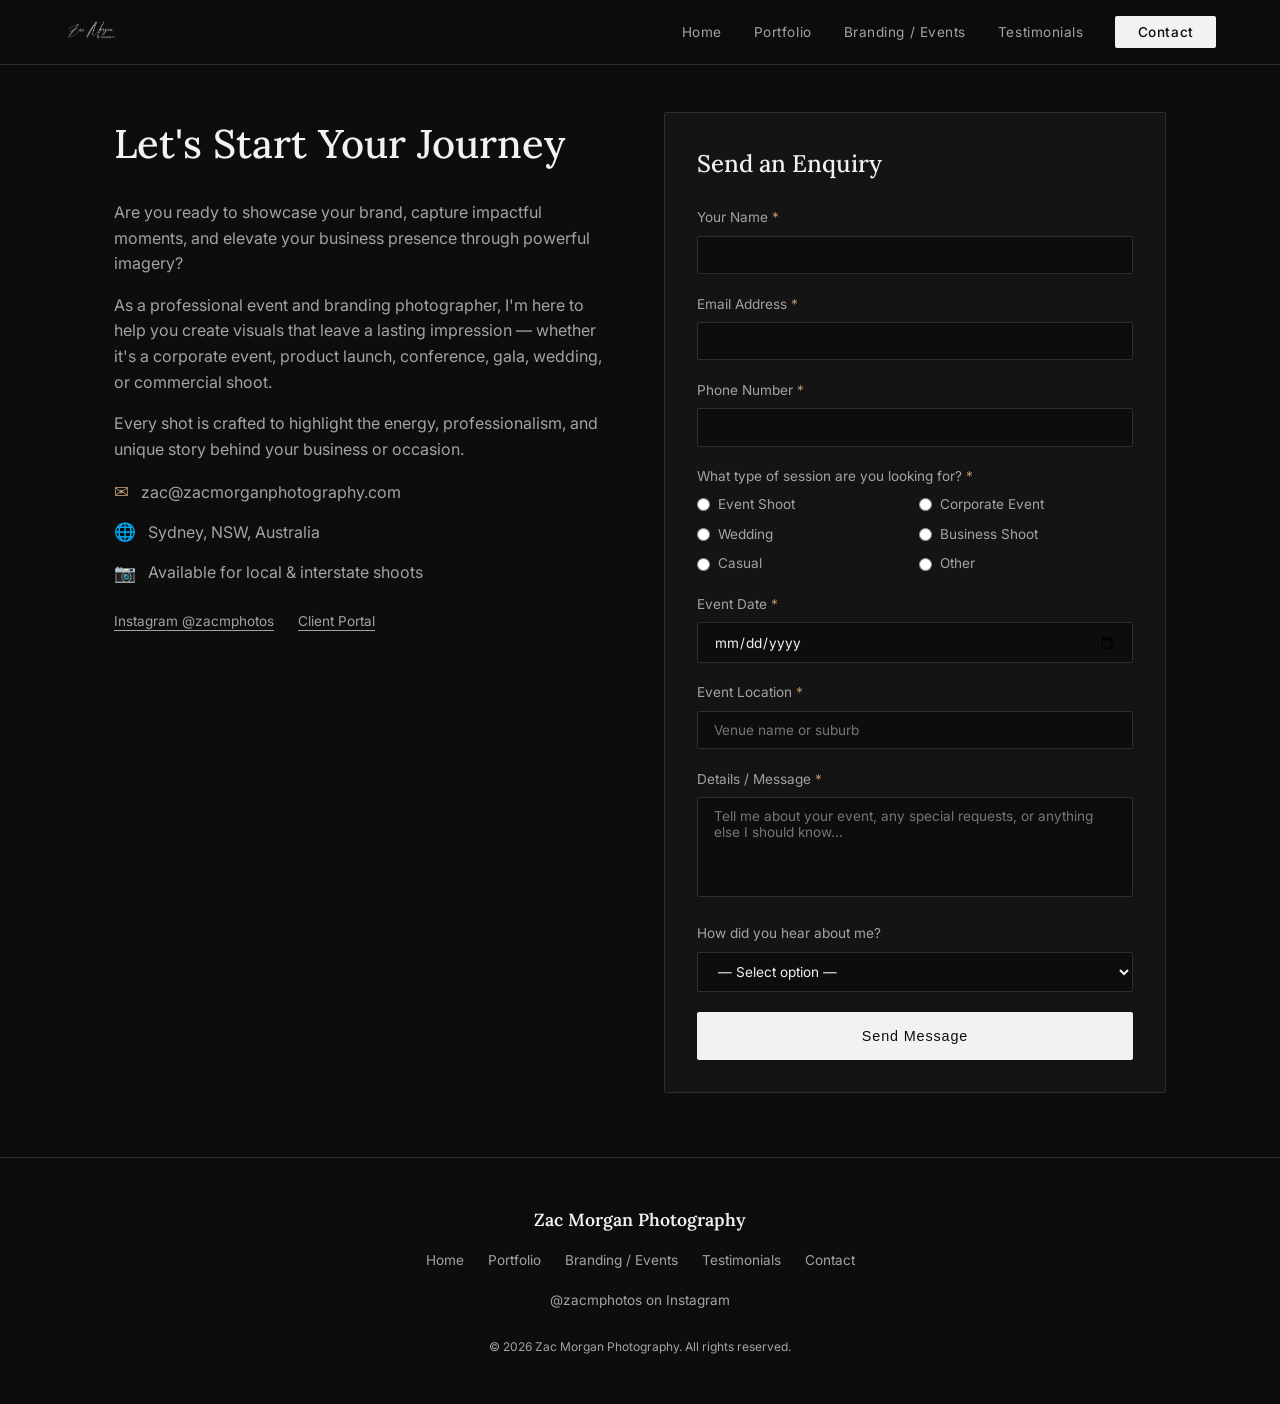
==== pages/contact.html @ 42e5a94a "Initial commit — zacmorgan photography portfolio site Static portfolio site with Docker/nginx deploy" ====
<!DOCTYPE html>
<html lang="en">
<head>
  <meta charset="UTF-8" />
  <meta name="viewport" content="width=device-width, initial-scale=1.0" />
  <title>Contact — Zac Morgan Photography</title>
  <meta name="description" content="Get in touch with Zac Morgan Photography for weddings, corporate events, business branding and party photography in Sydney." />
  <!-- Social sharing -->
  <meta property="og:type" content="website" />
  <meta property="og:title" content="Contact — Zac Morgan Photography" />
  <meta property="og:description" content="Get in touch with Zac Morgan Photography for weddings, corporate events, business branding and party photography in Sydney." />
  <meta property="og:image" content="../images/LeMontageGraduationSetup15-11-240075-2417651a-1000.jpg" />
  <meta name="twitter:card" content="summary_large_image" />
  <meta name="twitter:title" content="Contact — Zac Morgan Photography" />
  <meta name="twitter:description" content="Get in touch with Zac Morgan Photography for events, weddings and branding in Sydney." />
  <meta name="twitter:image" content="../images/LeMontageGraduationSetup15-11-240075-2417651a-1000.jpg" />
  <!-- Font preconnect -->
  <link rel="preconnect" href="https://fonts.googleapis.com" />
  <link rel="preconnect" href="https://fonts.gstatic.com" crossorigin />
  <link rel="stylesheet" href="../css/style.css" />
</head>
<body>

  <nav class="site-nav" id="main-nav">
    <div class="nav-inner">
      <a href="../index.html" class="nav-logo">
        <img src="../images/6f475b0d01f52701b31e2f29bee7fa161ccdfed9465166064c2226d1204dc070.png" alt="Zac Morgan Photography" onerror="this.style.display='none'; this.nextElementSibling.style.display='block';" />
        <span class="logo-text" style="display:none;">Zac Morgan Photography</span>
      </a>
      <ul class="nav-links">
        <li><a href="../index.html">Home</a></li>
        <li><a href="portfolio.html">Portfolio</a></li>
        <li><a href="events.html">Branding / Events</a></li>
        <li><a href="testimonials.html">Testimonials</a></li>
        <li><a href="contact.html" class="active nav-cta">Contact</a></li>
      </ul>
      <button class="nav-toggle" aria-label="Menu"><span></span><span></span><span></span></button>
    </div>
  </nav>

  <div class="contact-layout">
    <div class="contact-info">
      <h1>Let's Start Your Journey</h1>
      <p>Are you ready to showcase your brand, capture impactful moments, and elevate your business presence through powerful imagery?</p>
      <p>As a professional event and branding photographer, I'm here to help you create visuals that leave a lasting impression — whether it's a corporate event, product launch, conference, gala, wedding, or commercial shoot.</p>
      <p>Every shot is crafted to highlight the energy, professionalism, and unique story behind your business or occasion.</p>

      <div class="contact-detail">
        <span class="icon">&#9993;</span>
        <span>zac@zacmorganphotography.com</span>
      </div>
      <div class="contact-detail">
        <span class="icon">&#127760;</span>
        <span>Sydney, NSW, Australia</span>
      </div>
      <div class="contact-detail">
        <span class="icon">&#128247;</span>
        <span>Available for local &amp; interstate shoots</span>
      </div>

      <div class="contact-social">
        <a href="https://www.instagram.com/zacmphotos" target="_blank" rel="noopener">Instagram @zacmphotos</a>
        <a href="https://book.zacmclients.photos" target="_blank" rel="noopener">Client Portal</a>
      </div>
    </div>

    <div class="contact-form-wrap">
      <h2>Send an Enquiry</h2>
      <div id="form-status" class="form-status" role="alert"></div>
      <form id="enquiry-form" novalidate>
        <div class="form-group">
          <label for="field-name">Your Name <span class="req">*</span></label>
          <input type="text" id="field-name" name="name" required autocomplete="name" />
        </div>
        <div class="form-group">
          <label for="field-email">Email Address <span class="req">*</span></label>
          <input type="email" id="field-email" name="email" required autocomplete="email" />
        </div>
        <div class="form-group">
          <label for="field-phone">Phone Number <span class="req">*</span></label>
          <input type="tel" id="field-phone" name="phone" required autocomplete="tel" />
        </div>
        <div class="form-group">
          <label>What type of session are you looking for? <span class="req">*</span></label>
          <div class="radio-group">
            <div class="radio-option"><input type="radio" id="session-event" name="session" value="Event Shoot" /><label for="session-event">Event Shoot</label></div>
            <div class="radio-option"><input type="radio" id="session-corporate" name="session" value="Corporate Event" /><label for="session-corporate">Corporate Event</label></div>
            <div class="radio-option"><input type="radio" id="session-wedding" name="session" value="Wedding" /><label for="session-wedding">Wedding</label></div>
            <div class="radio-option"><input type="radio" id="session-business" name="session" value="Business Shoot" /><label for="session-business">Business Shoot</label></div>
            <div class="radio-option"><input type="radio" id="session-casual" name="session" value="Casual" /><label for="session-casual">Casual</label></div>
            <div class="radio-option"><input type="radio" id="session-other" name="session" value="Other" /><label for="session-other">Other</label></div>
          </div>
        </div>
        <div class="form-group">
          <label for="field-date">Event Date <span class="req">*</span></label>
          <input type="date" id="field-date" name="date" required />
        </div>
        <div class="form-group">
          <label for="field-location">Event Location <span class="req">*</span></label>
          <input type="text" id="field-location" name="location" required placeholder="Venue name or suburb" />
        </div>
        <div class="form-group">
          <label for="field-message">Details / Message <span class="req">*</span></label>
          <textarea id="field-message" name="message" required placeholder="Tell me about your event, any special requests, or anything else I should know…"></textarea>
        </div>
        <div class="form-group">
          <label for="field-source">How did you hear about me?</label>
          <select id="field-source" name="source">
            <option value="">— Select option —</option>
            <option value="Recent shoot">From a recent shoot</option>
            <option value="Ad">Ad</option>
            <option value="Instagram">Instagram</option>
            <option value="Google">Google</option>
            <option value="Friend">From a friend</option>
            <option value="Bark/Oneflare/AirTasker">Bark / Oneflare / AirTasker</option>
            <option value="Other">Other</option>
          </select>
        </div>
        <button type="submit" class="btn btn--filled" style="width:100%; font-size:0.9rem; padding:1rem;">Send Message</button>
      </form>
    </div>
  </div>

  <footer class="site-footer">
    <div class="footer-logo">Zac Morgan Photography</div>
    <nav class="footer-nav">
      <a href="../index.html">Home</a>
      <a href="portfolio.html">Portfolio</a>
      <a href="events.html">Branding / Events</a>
      <a href="testimonials.html">Testimonials</a>
      <a href="contact.html">Contact</a>
    </nav>
    <a href="https://www.instagram.com/zacmphotos" target="_blank" rel="noopener" class="footer-instagram">@zacmphotos on Instagram</a>
    <p class="footer-copy" style="margin-top:1.5rem;">&copy; 2026 Zac Morgan Photography. All rights reserved.</p>
  </footer>

  <script src="../js/main.js"></script>
</body>
</html>
---- css/style.css ----
@import url('https://fonts.googleapis.com/css2?family=Lora:ital,wght@0,400;0,500;0,600;0,700;1,400;1,500&family=Inter:wght@300;400;500;600&display=swap');

*, *::before, *::after { box-sizing: border-box; margin: 0; padding: 0; }

:root {
  --bg: #0d0d0d;
  --bg-card: #141414;
  --fg: #f2f2f2;
  --muted: #a3a3a3;
  --border: #2e2e2e;
  --accent: #b8956a;
  --font-heading: 'Lora', Georgia, serif;
  --font-body: 'Inter', system-ui, sans-serif;
}

html { scroll-behavior: smooth; }

/* Focus styles for keyboard navigation */
:focus-visible {
  outline: 2px solid var(--accent);
  outline-offset: 3px;
  border-radius: 2px;
}

body {
  font-family: var(--font-body);
  background: var(--bg);
  color: var(--fg);
  -webkit-font-smoothing: antialiased;
  line-height: 1.6;
}
h1, h2, h3, h4 { font-family: var(--font-heading); font-weight: 500; }
a { color: inherit; text-decoration: none; }
img { display: block; max-width: 100%; }

/* NAV */
.site-nav {
  position: fixed; top: 0; left: 0; right: 0; z-index: 100;
  background: rgba(13,13,13,0.92); backdrop-filter: blur(12px);
  border-bottom: 1px solid var(--border);
}
.nav-inner {
  max-width: 1200px; margin: 0 auto;
  display: flex; align-items: center; justify-content: space-between;
  padding: 1rem 1.5rem;
}
.nav-logo { font-family: var(--font-heading); font-size: 1.1rem; font-weight: 600; letter-spacing: 0.02em; }
.nav-logo img { height: 32px; }
.nav-links { list-style: none; display: flex; align-items: center; gap: 2rem; }
.nav-links a {
  font-size: 0.85rem; letter-spacing: 0.04em; color: var(--muted);
  transition: color 0.2s;
}
.nav-links a:hover, .nav-links a.active { color: var(--fg); }
.nav-cta {
  background: var(--fg) !important; color: var(--bg) !important;
  padding: 0.5rem 1.4rem; border-radius: 2px; font-weight: 500;
}
.nav-cta:hover { opacity: 0.9; }
.nav-toggle { display: none; background: none; border: none; cursor: pointer; padding: 0.5rem; }
.nav-toggle span { display: block; width: 22px; height: 2px; background: var(--fg); margin: 5px 0; transition: 0.3s; }

/* HERO */
.hero { position: relative; height: 100vh; display: flex; align-items: center; justify-content: center; overflow: hidden; }
.hero-bg { position: absolute; inset: 0; }
.hero-bg img { width: 100%; height: 100%; object-fit: cover; opacity: 0.35; }
.hero-overlay { position: absolute; inset: 0; background: linear-gradient(to bottom, rgba(13,13,13,0.5), rgba(13,13,13,0.2) 50%, var(--bg)); }
.hero-content { position: relative; z-index: 2; text-align: center; padding: 0 1.5rem; max-width: 700px; }
.hero-eyebrow { font-size: 0.7rem; font-weight: 600; letter-spacing: 0.25em; text-transform: uppercase; color: var(--muted); margin-bottom: 1rem; }
.hero h1 { font-size: clamp(2.5rem, 6vw, 4.5rem); line-height: 1.1; margin-bottom: 1.2rem; }
.hero p { color: var(--muted); font-size: 1.05rem; margin-bottom: 2rem; max-width: 520px; margin-left: auto; margin-right: auto; }
.hero-buttons { display: flex; gap: 1rem; justify-content: center; flex-wrap: wrap; }

/* BUTTONS */
.btn {
  display: inline-block; font-size: 0.85rem; font-weight: 500; letter-spacing: 0.06em;
  padding: 0.75rem 2rem; border-radius: 2px; transition: all 0.2s; cursor: pointer; border: none;
}
.btn--filled { background: var(--fg); color: var(--bg); }
.btn--filled:hover { opacity: 0.9; }
.btn--outline { border: 1px solid rgba(242,242,242,0.3); color: var(--fg); background: transparent; }
.btn--outline:hover { border-color: rgba(242,242,242,0.6); }
.btn--light { border: 1px solid rgba(242,242,242,0.4); color: var(--fg); background: transparent; }
.btn--light:hover { border-color: var(--fg); }

/* SECTION */
.section { padding: 5rem 1.5rem; }
.section--bordered { border-top: 1px solid var(--border); }
.container { max-width: 1200px; margin: 0 auto; }
.text-center { text-align: center; }

/* PAGE HERO */
.page-hero { padding: 8rem 1.5rem 3rem; text-align: center; }
.page-hero .sub { font-size: 0.72rem; font-weight: 600; letter-spacing: 0.2em; text-transform: uppercase; color: var(--muted); margin-bottom: 0.5rem; }
.page-hero h1 { font-size: clamp(2rem, 5vw, 3rem); }

/* FEATURED GRID */
.featured-grid { display: grid; grid-template-columns: repeat(3, 1fr); gap: 1rem; max-width: 1200px; margin: 0 auto; padding: 0 1.5rem; }
.featured-card { position: relative; overflow: hidden; border-radius: 2px; aspect-ratio: 3/4; }
.featured-card img { width: 100%; height: 100%; object-fit: cover; transition: transform 0.5s; }
.featured-card:hover img { transform: scale(1.05); }
.featured-card-overlay {
  position: absolute; inset: 0;
  background: linear-gradient(to top, rgba(13,13,13,0.8), transparent);
  opacity: 0; transition: opacity 0.3s;
  display: flex; align-items: flex-end; padding: 1.5rem;
}
.featured-card:hover .featured-card-overlay { opacity: 1; }
.featured-card-overlay span { font-family: var(--font-heading); font-size: 1.1rem; }

/* ABOUT STRIP */
.about-strip { max-width: 680px; margin: 0 auto; text-align: center; padding: 5rem 1.5rem; }
.about-strip h2 { font-size: 1.8rem; margin-bottom: 1.2rem; }
.about-strip p { color: var(--muted); margin-bottom: 1rem; }

/* MASONRY */
.masonry-grid { columns: 3; column-gap: 1rem; max-width: 1200px; margin: 0 auto; padding: 0 1.5rem 3rem; }
.masonry-item { break-inside: avoid; margin-bottom: 1rem; }
.masonry-item img { width: 100%; border-radius: 2px; cursor: pointer; transition: transform 0.3s; }
.masonry-item img:hover, .masonry-item img:focus-visible { transform: scale(1.02); outline: 2px solid var(--accent); outline-offset: 2px; }

/* PORTFOLIO INTRO */
.portfolio-intro { max-width: 680px; margin: 0 auto; text-align: center; padding: 0 1.5rem 3rem; color: var(--muted); }
.portfolio-intro p { margin-bottom: 1rem; }
.portfolio-intro .instagram-link { color: var(--fg); text-decoration: underline; text-underline-offset: 4px; }

/* EVENTS HERO CARDS */
.events-hero-cards { display: grid; grid-template-columns: repeat(3, 1fr); gap: 1rem; max-width: 1200px; margin: 0 auto; padding: 0 1.5rem; }
.events-hero-card { position: relative; overflow: hidden; border-radius: 2px; aspect-ratio: 3/4; }
.events-hero-card img { width: 100%; height: 100%; object-fit: cover; transition: transform 0.5s; }
.events-hero-card:hover img { transform: scale(1.05); }
.events-hero-card-overlay {
  position: absolute; inset: 0;
  background: linear-gradient(to top, rgba(13,13,13,0.8) 10%, transparent 60%);
  display: flex; flex-direction: column; align-items: center; justify-content: flex-end; padding-bottom: 2rem;
}
.events-hero-card-overlay h3 { font-family: var(--font-heading); font-size: 1.5rem; margin-bottom: 0.25rem; }
.events-hero-card-overlay p { font-size: 0.85rem; color: var(--muted); margin-bottom: 1rem; }

/* EVENTS ABOUT */
.events-about { max-width: 680px; margin: 0 auto; text-align: center; padding: 5rem 1.5rem; }
.events-about .eyebrow { font-size: 0.72rem; font-weight: 700; letter-spacing: 0.2em; text-transform: uppercase; display: block; margin-bottom: 1rem; }
.text-accent { color: var(--accent); }
.events-about h2 { font-size: 1.8rem; margin-bottom: 1.2rem; }
.events-about p { color: var(--muted); margin-bottom: 1rem; }

/* EVENTS GALLERY */
.events-gallery { display: grid; grid-template-columns: repeat(3, 1fr); gap: 1rem; max-width: 1200px; margin: 0 auto; padding: 0 1.5rem 3rem; }
.events-gallery-item { overflow: hidden; border-radius: 2px; }
.events-gallery-item img { width: 100%; height: 260px; object-fit: cover; transition: transform 0.5s; }
.events-gallery-item:hover img { transform: scale(1.05); }

/* TESTIMONIALS */
.testimonials-grid { display: grid; grid-template-columns: repeat(2, 1fr); gap: 1.5rem; max-width: 1000px; margin: 0 auto; padding: 0 1.5rem 3rem; }
.testimonial-card {
  background: var(--bg-card); border: 1px solid var(--border);
  border-radius: 2px; padding: 2rem;
}
.stars { color: var(--accent); font-size: 0.9rem; margin-bottom: 0.75rem; letter-spacing: 2px; }
.testimonial-card blockquote { color: var(--muted); font-style: italic; margin-bottom: 1rem; font-size: 0.92rem; }
.testimonial-card cite { font-style: normal; font-size: 0.85rem; font-weight: 500; color: var(--fg); }

.testimonials-cta, .testimonial-strip { text-align: center; padding: 4rem 1.5rem; border-top: 1px solid var(--border); }

/* CONTACT */
.contact-layout { display: grid; grid-template-columns: 1fr 1fr; gap: 3rem; max-width: 1100px; margin: 0 auto; padding: 7rem 1.5rem 4rem; }
.contact-info h1 { font-size: 2.5rem; margin-bottom: 1.5rem; }
.contact-info p { color: var(--muted); margin-bottom: 1rem; }
.contact-detail { display: flex; align-items: center; gap: 0.75rem; color: var(--muted); margin-bottom: 0.75rem; }
.contact-detail .icon { color: var(--accent); font-size: 1.1rem; }
.contact-social { margin-top: 1.5rem; display: flex; gap: 1.5rem; }
.contact-social a { font-size: 0.85rem; color: var(--muted); text-decoration: underline; text-underline-offset: 4px; }
.contact-social a:hover { color: var(--fg); }

.contact-form-wrap { background: var(--bg-card); border: 1px solid var(--border); border-radius: 2px; padding: 2rem; }
.contact-form-wrap h2 { font-family: var(--font-heading); font-size: 1.5rem; margin-bottom: 1.5rem; }

.form-group { margin-bottom: 1.2rem; }
.form-group label { display: block; font-size: 0.85rem; color: var(--muted); margin-bottom: 0.4rem; }
.form-group .req { color: var(--accent); }
.form-group input[type="text"],
.form-group input[type="email"],
.form-group input[type="tel"],
.form-group input[type="date"],
.form-group textarea,
.form-group select {
  width: 100%; background: var(--bg); border: 1px solid var(--border);
  border-radius: 2px; padding: 0.65rem 1rem; font-size: 0.85rem;
  color: var(--fg); font-family: var(--font-body);
  transition: border-color 0.2s;
}
.form-group input:focus, .form-group textarea:focus, .form-group select:focus {
  outline: none; border-color: rgba(242,242,242,0.4);
}
.form-group input:focus-visible, .form-group textarea:focus-visible, .form-group select:focus-visible {
  outline: 2px solid var(--accent); outline-offset: 0; border-color: rgba(242,242,242,0.4);
}
.form-group textarea { resize: none; min-height: 100px; }

.radio-group { display: grid; grid-template-columns: 1fr 1fr; gap: 0.5rem; }
.radio-option { display: flex; align-items: center; gap: 0.5rem; }
.radio-option input[type="radio"] { accent-color: var(--fg); }
.radio-option label { font-size: 0.85rem; color: var(--muted); cursor: pointer; margin-bottom: 0; }

.form-status { display: none; padding: 0.75rem 1rem; border-radius: 2px; margin-bottom: 1rem; font-size: 0.85rem; }
.form-status.success { display: block; background: rgba(34,197,94,0.15); color: #4ade80; border: 1px solid rgba(34,197,94,0.3); }
.form-status.error { display: block; background: rgba(239,68,68,0.15); color: #f87171; border: 1px solid rgba(239,68,68,0.3); }

/* FOOTER */
.site-footer { border-top: 1px solid var(--border); padding: 3rem 1.5rem; text-align: center; }
.footer-logo { font-family: var(--font-heading); font-size: 1.1rem; font-weight: 600; margin-bottom: 1rem; }
.footer-nav { display: flex; flex-wrap: wrap; justify-content: center; gap: 1.5rem; margin-bottom: 1rem; }
.footer-nav a { font-size: 0.85rem; color: var(--muted); transition: color 0.2s; }
.footer-nav a:hover { color: var(--fg); }
.footer-instagram { font-size: 0.85rem; color: var(--muted); }
.footer-instagram:hover { color: var(--fg); }
.footer-copy { font-size: 0.75rem; color: var(--muted); }

/* LIGHTBOX */
.lightbox { display: none; position: fixed; inset: 0; z-index: 200; background: rgba(0,0,0,0.95); align-items: center; justify-content: center; }
.lightbox.active { display: flex; }
.lightbox-close { position: absolute; top: 1.5rem; right: 1.5rem; background: none; border: none; color: var(--fg); font-size: 2rem; cursor: pointer; }
.lightbox-prev, .lightbox-next { position: absolute; top: 50%; transform: translateY(-50%); background: none; border: none; color: var(--fg); font-size: 2rem; cursor: pointer; padding: 1rem; }
.lightbox-prev { left: 1rem; }
.lightbox-next { right: 1rem; }
.lightbox-img { max-height: 85vh; max-width: 90vw; object-fit: contain; }

/* FADE */
.fade-in { opacity: 0; transform: translateY(24px); transition: opacity 0.6s ease, transform 0.6s ease; }
.fade-in.visible { opacity: 1; transform: none; }

/* RESPONSIVE */
@media (max-width: 768px) {
  .nav-links { display: none; }
  .nav-toggle { display: block; }
  .nav-links.open { display: flex; flex-direction: column; position: absolute; top: 100%; left: 0; right: 0; background: var(--bg); border-top: 1px solid var(--border); padding: 1.5rem; gap: 1rem; }
  .featured-grid, .events-hero-cards, .events-gallery { grid-template-columns: 1fr; }
  .masonry-grid { columns: 1; }
  .testimonials-grid { grid-template-columns: 1fr; }
  .contact-layout { grid-template-columns: 1fr; padding-top: 5rem; }
  .hero h1 { font-size: 2.2rem; }
  .radio-group { grid-template-columns: 1fr; }
}
@media (min-width: 769px) and (max-width: 1024px) {
  .masonry-grid { columns: 2; }
}
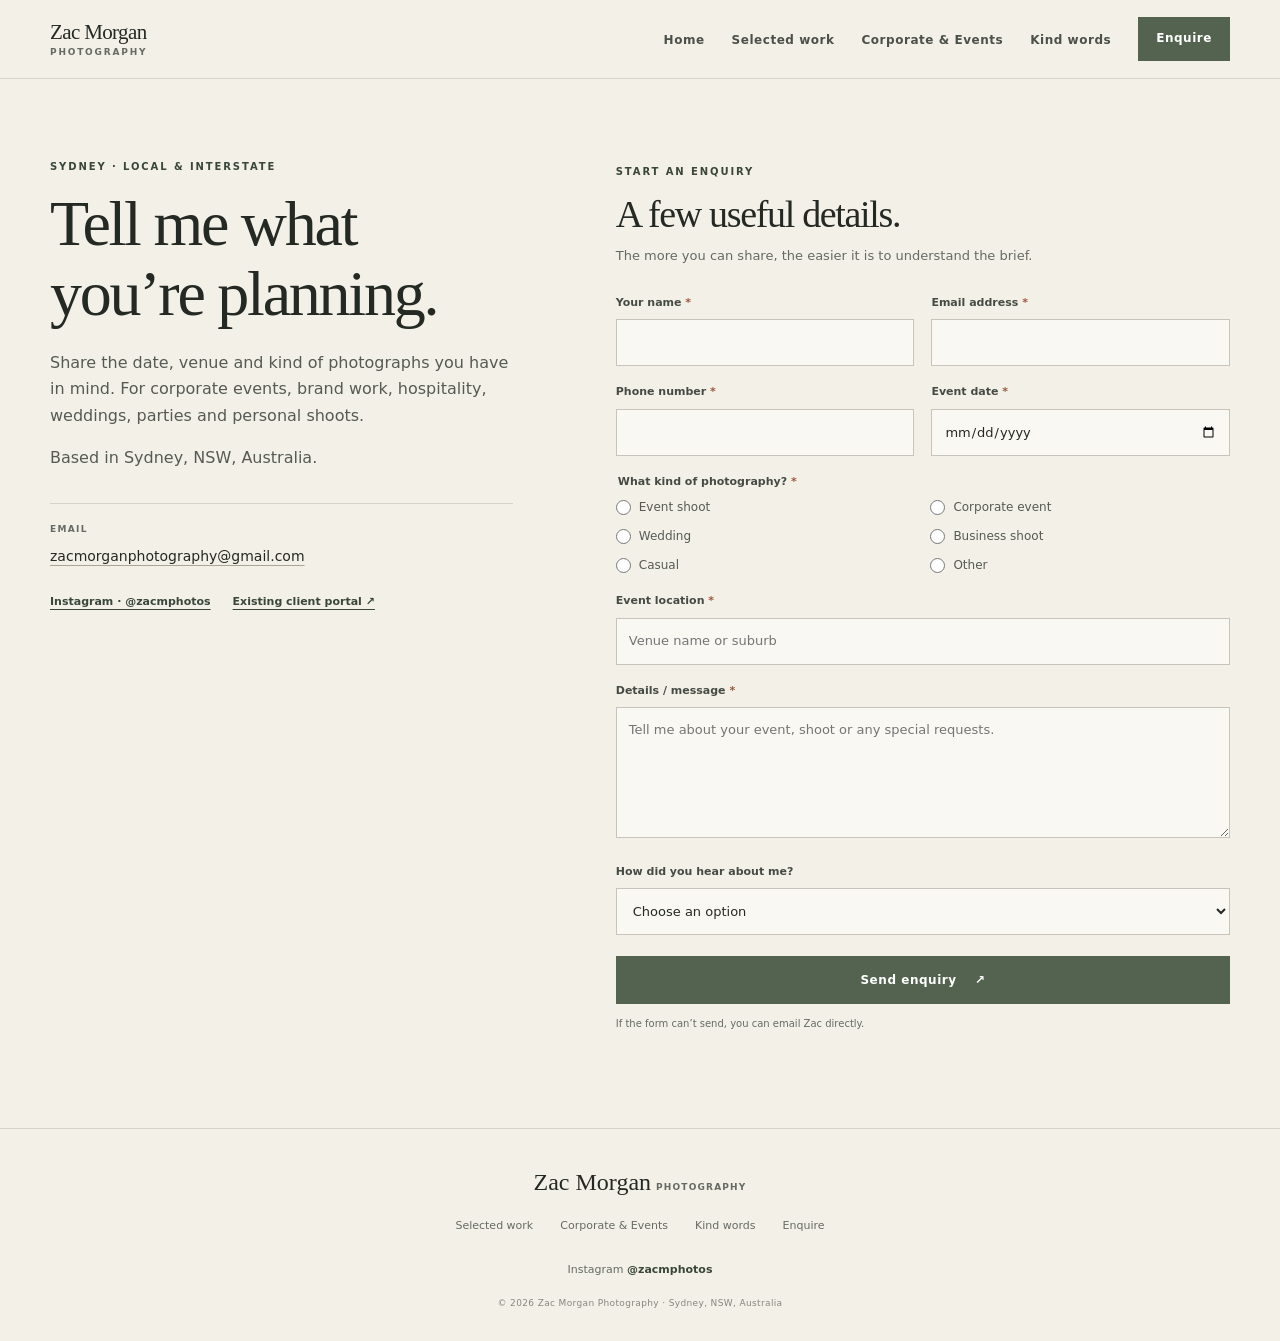
==== commit 4ad4764e: "Refresh photography site for corporate and event enquiries" ====
--- a/pages/contact.html
+++ b/pages/contact.html
@@ -1,139 +1,42 @@
-<!DOCTYPE html>
+<!doctype html>
 <html lang="en">
 <head>
-  <meta charset="UTF-8" />
-  <meta name="viewport" content="width=device-width, initial-scale=1.0" />
-  <title>Contact — Zac Morgan Photography</title>
-  <meta name="description" content="Get in touch with Zac Morgan Photography for weddings, corporate events, business branding and party photography in Sydney." />
-  <!-- Social sharing -->
-  <meta property="og:type" content="website" />
-  <meta property="og:title" content="Contact — Zac Morgan Photography" />
-  <meta property="og:description" content="Get in touch with Zac Morgan Photography for weddings, corporate events, business branding and party photography in Sydney." />
-  <meta property="og:image" content="../images/LeMontageGraduationSetup15-11-240075-2417651a-1000.jpg" />
-  <meta name="twitter:card" content="summary_large_image" />
-  <meta name="twitter:title" content="Contact — Zac Morgan Photography" />
-  <meta name="twitter:description" content="Get in touch with Zac Morgan Photography for events, weddings and branding in Sydney." />
-  <meta name="twitter:image" content="../images/LeMontageGraduationSetup15-11-240075-2417651a-1000.jpg" />
-  <!-- Font preconnect -->
-  <link rel="preconnect" href="https://fonts.googleapis.com" />
-  <link rel="preconnect" href="https://fonts.gstatic.com" crossorigin />
-  <link rel="stylesheet" href="../css/style.css" />
+  <meta charset="UTF-8" /><meta name="viewport" content="width=device-width, initial-scale=1" /><meta name="theme-color" content="#f3f0e8" />
+  <title>Enquire | Zac Morgan Photography</title><meta name="description" content="Enquire about corporate events, business branding, weddings and photography in Sydney and interstate." />
+  <link rel="canonical" href="https://zacmorganphotography.com/enquire" /><meta property="og:type" content="website" /><meta property="og:title" content="Enquire | Zac Morgan Photography" /><meta property="og:description" content="Tell Zac about your event or photography brief." /><meta property="og:image" content="https://zacmorganphotography.com/images/CurzonHallSchneiderCorporate26-10-24-137-a73cd404-1500.jpg" />
+  <link rel="stylesheet" href="/css/style.css" />
 </head>
 <body>
-
-  <nav class="site-nav" id="main-nav">
-    <div class="nav-inner">
-      <a href="../index.html" class="nav-logo">
-        <img src="../images/6f475b0d01f52701b31e2f29bee7fa161ccdfed9465166064c2226d1204dc070.png" alt="Zac Morgan Photography" onerror="this.style.display='none'; this.nextElementSibling.style.display='block';" />
-        <span class="logo-text" style="display:none;">Zac Morgan Photography</span>
-      </a>
-      <ul class="nav-links">
-        <li><a href="../index.html">Home</a></li>
-        <li><a href="portfolio.html">Portfolio</a></li>
-        <li><a href="events.html">Branding / Events</a></li>
-        <li><a href="testimonials.html">Testimonials</a></li>
-        <li><a href="contact.html" class="active nav-cta">Contact</a></li>
-      </ul>
-      <button class="nav-toggle" aria-label="Menu"><span></span><span></span><span></span></button>
+  <a class="skip-link" href="#main-content">Skip to content</a>
+  <nav class="site-nav" id="main-nav" aria-label="Main navigation">
+    <div class="nav-inner"><a href="/" class="nav-logo" aria-label="Zac Morgan Photography home"><span>Zac Morgan</span><small>Photography</small></a>
+      <button class="nav-toggle" type="button" aria-label="Open menu" aria-expanded="false" aria-controls="primary-navigation"><span></span><span></span><span></span></button>
+      <ul class="nav-links" id="primary-navigation"><li><a href="/">Home</a></li><li><a href="/portfolio?category=Brand+%26+Corporate">Selected work</a></li><li><a href="/events">Corporate &amp; Events</a></li><li><a href="/testimonials">Kind words</a></li><li><a href="/enquire" class="nav-cta active" aria-current="page">Enquire</a></li></ul>
     </div>
   </nav>
-
-  <div class="contact-layout">
-    <div class="contact-info">
-      <h1>Let's Start Your Journey</h1>
-      <p>Are you ready to showcase your brand, capture impactful moments, and elevate your business presence through powerful imagery?</p>
-      <p>As a professional event and branding photographer, I'm here to help you create visuals that leave a lasting impression — whether it's a corporate event, product launch, conference, gala, wedding, or commercial shoot.</p>
-      <p>Every shot is crafted to highlight the energy, professionalism, and unique story behind your business or occasion.</p>
-
-      <div class="contact-detail">
-        <span class="icon">&#9993;</span>
-        <span>zac@zacmorganphotography.com</span>
-      </div>
-      <div class="contact-detail">
-        <span class="icon">&#127760;</span>
-        <span>Sydney, NSW, Australia</span>
-      </div>
-      <div class="contact-detail">
-        <span class="icon">&#128247;</span>
-        <span>Available for local &amp; interstate shoots</span>
-      </div>
-
-      <div class="contact-social">
-        <a href="https://www.instagram.com/zacmphotos" target="_blank" rel="noopener">Instagram @zacmphotos</a>
-        <a href="https://book.zacmclients.photos" target="_blank" rel="noopener">Client Portal</a>
-      </div>
-    </div>
-
-    <div class="contact-form-wrap">
-      <h2>Send an Enquiry</h2>
-      <div id="form-status" class="form-status" role="alert"></div>
-      <form id="enquiry-form" novalidate>
-        <div class="form-group">
-          <label for="field-name">Your Name <span class="req">*</span></label>
-          <input type="text" id="field-name" name="name" required autocomplete="name" />
-        </div>
-        <div class="form-group">
-          <label for="field-email">Email Address <span class="req">*</span></label>
-          <input type="email" id="field-email" name="email" required autocomplete="email" />
-        </div>
-        <div class="form-group">
-          <label for="field-phone">Phone Number <span class="req">*</span></label>
-          <input type="tel" id="field-phone" name="phone" required autocomplete="tel" />
-        </div>
-        <div class="form-group">
-          <label>What type of session are you looking for? <span class="req">*</span></label>
-          <div class="radio-group">
-            <div class="radio-option"><input type="radio" id="session-event" name="session" value="Event Shoot" /><label for="session-event">Event Shoot</label></div>
-            <div class="radio-option"><input type="radio" id="session-corporate" name="session" value="Corporate Event" /><label for="session-corporate">Corporate Event</label></div>
-            <div class="radio-option"><input type="radio" id="session-wedding" name="session" value="Wedding" /><label for="session-wedding">Wedding</label></div>
-            <div class="radio-option"><input type="radio" id="session-business" name="session" value="Business Shoot" /><label for="session-business">Business Shoot</label></div>
-            <div class="radio-option"><input type="radio" id="session-casual" name="session" value="Casual" /><label for="session-casual">Casual</label></div>
-            <div class="radio-option"><input type="radio" id="session-other" name="session" value="Other" /><label for="session-other">Other</label></div>
-          </div>
-        </div>
-        <div class="form-group">
-          <label for="field-date">Event Date <span class="req">*</span></label>
-          <input type="date" id="field-date" name="date" required />
-        </div>
-        <div class="form-group">
-          <label for="field-location">Event Location <span class="req">*</span></label>
-          <input type="text" id="field-location" name="location" required placeholder="Venue name or suburb" />
-        </div>
-        <div class="form-group">
-          <label for="field-message">Details / Message <span class="req">*</span></label>
-          <textarea id="field-message" name="message" required placeholder="Tell me about your event, any special requests, or anything else I should know…"></textarea>
-        </div>
-        <div class="form-group">
-          <label for="field-source">How did you hear about me?</label>
-          <select id="field-source" name="source">
-            <option value="">— Select option —</option>
-            <option value="Recent shoot">From a recent shoot</option>
-            <option value="Ad">Ad</option>
-            <option value="Instagram">Instagram</option>
-            <option value="Google">Google</option>
-            <option value="Friend">From a friend</option>
-            <option value="Bark/Oneflare/AirTasker">Bark / Oneflare / AirTasker</option>
-            <option value="Other">Other</option>
-          </select>
-        </div>
-        <button type="submit" class="btn btn--filled" style="width:100%; font-size:0.9rem; padding:1rem;">Send Message</button>
+  <main id="main-content" class="contact-layout">
+    <section class="contact-info" aria-labelledby="contact-title">
+      <p class="eyebrow">Sydney · Local &amp; interstate</p><h1 id="contact-title">Tell me what you’re planning.</h1>
+      <p>Share the date, venue and kind of photographs you have in mind. For corporate events, brand work, hospitality, weddings, parties and personal shoots.</p><p>Based in Sydney, NSW, Australia.</p>
+      <div class="contact-detail"><span class="detail-label">Email</span><a href="mailto:zacmorganphotography@gmail.com">zacmorganphotography@gmail.com</a></div>
+      <div class="contact-social"><a href="https://www.instagram.com/zacmphotos" target="_blank" rel="noopener noreferrer">Instagram · @zacmphotos</a><a href="https://book.zacmclients.photos" target="_blank" rel="noopener noreferrer">Existing client portal ↗</a></div>
+    </section>
+    <section class="contact-form-wrap" aria-labelledby="form-title">
+      <p class="eyebrow">Start an enquiry</p><h2 id="form-title">A few useful details.</h2><p class="form-intro">The more you can share, the easier it is to understand the brief.</p>
+      <div id="form-status" class="form-status" role="status" aria-live="polite" aria-atomic="true" tabindex="-1" hidden></div>
+      <form id="enquiry-form">
+        <div class="form-row"><div class="form-group"><label for="field-name">Your name <span class="req" aria-hidden="true">*</span></label><input type="text" id="field-name" name="name" required autocomplete="name" /></div><div class="form-group"><label for="field-email">Email address <span class="req" aria-hidden="true">*</span></label><input type="email" id="field-email" name="email" required autocomplete="email" /></div></div>
+        <div class="form-row"><div class="form-group"><label for="field-phone">Phone number <span class="req" aria-hidden="true">*</span></label><input type="tel" id="field-phone" name="phone" required autocomplete="tel" /></div><div class="form-group"><label for="field-date">Event date <span class="req" aria-hidden="true">*</span></label><input type="date" id="field-date" name="date" required /></div></div>
+        <fieldset class="form-group"><legend>What kind of photography? <span class="req" aria-hidden="true">*</span></legend><div class="radio-group"><div class="radio-option"><input type="radio" id="session-event" name="session" value="Event Shoot" required /><label for="session-event">Event shoot</label></div><div class="radio-option"><input type="radio" id="session-corporate" name="session" value="Corporate Event" /><label for="session-corporate">Corporate event</label></div><div class="radio-option"><input type="radio" id="session-wedding" name="session" value="Wedding" /><label for="session-wedding">Wedding</label></div><div class="radio-option"><input type="radio" id="session-business" name="session" value="Business Shoot" /><label for="session-business">Business shoot</label></div><div class="radio-option"><input type="radio" id="session-casual" name="session" value="Casual" /><label for="session-casual">Casual</label></div><div class="radio-option"><input type="radio" id="session-other" name="session" value="Other" /><label for="session-other">Other</label></div></div></fieldset>
+        <div class="form-group"><label for="field-location">Event location <span class="req" aria-hidden="true">*</span></label><input type="text" id="field-location" name="location" required autocomplete="address-level2" placeholder="Venue name or suburb" /></div>
+        <div class="form-group"><label for="field-message">Details / message <span class="req" aria-hidden="true">*</span></label><textarea id="field-message" name="message" required rows="5" placeholder="Tell me about your event, shoot or any special requests."></textarea></div>
+        <div class="form-group"><label for="field-source">How did you hear about me?</label><select id="field-source" name="source"><option value="">Choose an option</option><option value="Recent shoot">From a recent shoot</option><option value="Ad">Ad</option><option value="Instagram">Instagram</option><option value="Google">Google</option><option value="Friend">From a friend</option><option value="Bark/Oneflare/AirTasker">Bark / Oneflare / AirTasker</option><option value="Other">Other</option></select></div>
+        <button type="submit" class="button button--solid form-submit">Send enquiry <span aria-hidden="true">↗</span></button>
+        <p class="form-footnote">If the form can’t send, you can email Zac directly.</p>
       </form>
-    </div>
-  </div>
-
-  <footer class="site-footer">
-    <div class="footer-logo">Zac Morgan Photography</div>
-    <nav class="footer-nav">
-      <a href="../index.html">Home</a>
-      <a href="portfolio.html">Portfolio</a>
-      <a href="events.html">Branding / Events</a>
-      <a href="testimonials.html">Testimonials</a>
-      <a href="contact.html">Contact</a>
-    </nav>
-    <a href="https://www.instagram.com/zacmphotos" target="_blank" rel="noopener" class="footer-instagram">@zacmphotos on Instagram</a>
-    <p class="footer-copy" style="margin-top:1.5rem;">&copy; 2026 Zac Morgan Photography. All rights reserved.</p>
-  </footer>
-
-  <script src="../js/main.js"></script>
+    </section>
+  </main>
+  <footer class="site-footer"><a href="/" class="footer-brand">Zac Morgan <span>Photography</span></a><nav class="footer-nav" aria-label="Footer"><a href="/portfolio">Selected work</a><a href="/events">Corporate &amp; Events</a><a href="/testimonials">Kind words</a><a href="/enquire">Enquire</a></nav><a href="https://www.instagram.com/zacmphotos" target="_blank" rel="noopener noreferrer" class="footer-instagram">Instagram <span>@zacmphotos</span></a><p class="footer-copy">© 2026 Zac Morgan Photography · Sydney, NSW, Australia</p></footer>
+  <script src="/js/main.js" defer></script>
 </body>
 </html>
--- a/css/style.css
+++ b/css/style.css
@@ -1,246 +1,261 @@
-@import url('https://fonts.googleapis.com/css2?family=Lora:ital,wght@0,400;0,500;0,600;0,700;1,400;1,500&family=Inter:wght@300;400;500;600&display=swap');
-
-*, *::before, *::after { box-sizing: border-box; margin: 0; padding: 0; }
-
 :root {
-  --bg: #0d0d0d;
-  --bg-card: #141414;
-  --fg: #f2f2f2;
-  --muted: #a3a3a3;
-  --border: #2e2e2e;
-  --accent: #b8956a;
-  --font-heading: 'Lora', Georgia, serif;
-  --font-body: 'Inter', system-ui, sans-serif;
-}
-
-html { scroll-behavior: smooth; }
-
-/* Focus styles for keyboard navigation */
-:focus-visible {
-  outline: 2px solid var(--accent);
-  outline-offset: 3px;
-  border-radius: 2px;
-}
-
-body {
-  font-family: var(--font-body);
-  background: var(--bg);
-  color: var(--fg);
-  -webkit-font-smoothing: antialiased;
-  line-height: 1.6;
-}
-h1, h2, h3, h4 { font-family: var(--font-heading); font-weight: 500; }
+  --paper: #f3f0e8;
+  --surface: #faf8f3;
+  --ink: #252923;
+  --muted: #656b63;
+  --line: #d7d3c9;
+  --accent: #53634f;
+  --accent-dark: #394638;
+  --serif: Georgia, "Times New Roman", serif;
+  --sans: system-ui, -apple-system, "Segoe UI", sans-serif;
+  --nav-height: 78px;
+  --content: 1240px;
+}
+
+*, *::before, *::after { box-sizing: border-box; }
+html { scroll-behavior: smooth; scroll-padding-top: calc(var(--nav-height) + 20px); }
+body { min-width: 320px; margin: 0; background: var(--paper); color: var(--ink); font: 16px/1.65 var(--sans); -webkit-font-smoothing: antialiased; }
 a { color: inherit; text-decoration: none; }
-img { display: block; max-width: 100%; }
-
-/* NAV */
-.site-nav {
-  position: fixed; top: 0; left: 0; right: 0; z-index: 100;
-  background: rgba(13,13,13,0.92); backdrop-filter: blur(12px);
-  border-bottom: 1px solid var(--border);
-}
-.nav-inner {
-  max-width: 1200px; margin: 0 auto;
-  display: flex; align-items: center; justify-content: space-between;
-  padding: 1rem 1.5rem;
-}
-.nav-logo { font-family: var(--font-heading); font-size: 1.1rem; font-weight: 600; letter-spacing: 0.02em; }
-.nav-logo img { height: 32px; }
-.nav-links { list-style: none; display: flex; align-items: center; gap: 2rem; }
-.nav-links a {
-  font-size: 0.85rem; letter-spacing: 0.04em; color: var(--muted);
-  transition: color 0.2s;
-}
-.nav-links a:hover, .nav-links a.active { color: var(--fg); }
-.nav-cta {
-  background: var(--fg) !important; color: var(--bg) !important;
-  padding: 0.5rem 1.4rem; border-radius: 2px; font-weight: 500;
-}
-.nav-cta:hover { opacity: 0.9; }
-.nav-toggle { display: none; background: none; border: none; cursor: pointer; padding: 0.5rem; }
-.nav-toggle span { display: block; width: 22px; height: 2px; background: var(--fg); margin: 5px 0; transition: 0.3s; }
-
-/* HERO */
-.hero { position: relative; height: 100vh; display: flex; align-items: center; justify-content: center; overflow: hidden; }
-.hero-bg { position: absolute; inset: 0; }
-.hero-bg img { width: 100%; height: 100%; object-fit: cover; opacity: 0.35; }
-.hero-overlay { position: absolute; inset: 0; background: linear-gradient(to bottom, rgba(13,13,13,0.5), rgba(13,13,13,0.2) 50%, var(--bg)); }
-.hero-content { position: relative; z-index: 2; text-align: center; padding: 0 1.5rem; max-width: 700px; }
-.hero-eyebrow { font-size: 0.7rem; font-weight: 600; letter-spacing: 0.25em; text-transform: uppercase; color: var(--muted); margin-bottom: 1rem; }
-.hero h1 { font-size: clamp(2.5rem, 6vw, 4.5rem); line-height: 1.1; margin-bottom: 1.2rem; }
-.hero p { color: var(--muted); font-size: 1.05rem; margin-bottom: 2rem; max-width: 520px; margin-left: auto; margin-right: auto; }
-.hero-buttons { display: flex; gap: 1rem; justify-content: center; flex-wrap: wrap; }
-
-/* BUTTONS */
-.btn {
-  display: inline-block; font-size: 0.85rem; font-weight: 500; letter-spacing: 0.06em;
-  padding: 0.75rem 2rem; border-radius: 2px; transition: all 0.2s; cursor: pointer; border: none;
-}
-.btn--filled { background: var(--fg); color: var(--bg); }
-.btn--filled:hover { opacity: 0.9; }
-.btn--outline { border: 1px solid rgba(242,242,242,0.3); color: var(--fg); background: transparent; }
-.btn--outline:hover { border-color: rgba(242,242,242,0.6); }
-.btn--light { border: 1px solid rgba(242,242,242,0.4); color: var(--fg); background: transparent; }
-.btn--light:hover { border-color: var(--fg); }
-
-/* SECTION */
-.section { padding: 5rem 1.5rem; }
-.section--bordered { border-top: 1px solid var(--border); }
-.container { max-width: 1200px; margin: 0 auto; }
-.text-center { text-align: center; }
-
-/* PAGE HERO */
-.page-hero { padding: 8rem 1.5rem 3rem; text-align: center; }
-.page-hero .sub { font-size: 0.72rem; font-weight: 600; letter-spacing: 0.2em; text-transform: uppercase; color: var(--muted); margin-bottom: 0.5rem; }
-.page-hero h1 { font-size: clamp(2rem, 5vw, 3rem); }
-
-/* FEATURED GRID */
-.featured-grid { display: grid; grid-template-columns: repeat(3, 1fr); gap: 1rem; max-width: 1200px; margin: 0 auto; padding: 0 1.5rem; }
-.featured-card { position: relative; overflow: hidden; border-radius: 2px; aspect-ratio: 3/4; }
-.featured-card img { width: 100%; height: 100%; object-fit: cover; transition: transform 0.5s; }
-.featured-card:hover img { transform: scale(1.05); }
-.featured-card-overlay {
-  position: absolute; inset: 0;
-  background: linear-gradient(to top, rgba(13,13,13,0.8), transparent);
-  opacity: 0; transition: opacity 0.3s;
-  display: flex; align-items: flex-end; padding: 1.5rem;
-}
-.featured-card:hover .featured-card-overlay { opacity: 1; }
-.featured-card-overlay span { font-family: var(--font-heading); font-size: 1.1rem; }
-
-/* ABOUT STRIP */
-.about-strip { max-width: 680px; margin: 0 auto; text-align: center; padding: 5rem 1.5rem; }
-.about-strip h2 { font-size: 1.8rem; margin-bottom: 1.2rem; }
-.about-strip p { color: var(--muted); margin-bottom: 1rem; }
-
-/* MASONRY */
-.masonry-grid { columns: 3; column-gap: 1rem; max-width: 1200px; margin: 0 auto; padding: 0 1.5rem 3rem; }
-.masonry-item { break-inside: avoid; margin-bottom: 1rem; }
-.masonry-item img { width: 100%; border-radius: 2px; cursor: pointer; transition: transform 0.3s; }
-.masonry-item img:hover, .masonry-item img:focus-visible { transform: scale(1.02); outline: 2px solid var(--accent); outline-offset: 2px; }
-
-/* PORTFOLIO INTRO */
-.portfolio-intro { max-width: 680px; margin: 0 auto; text-align: center; padding: 0 1.5rem 3rem; color: var(--muted); }
-.portfolio-intro p { margin-bottom: 1rem; }
-.portfolio-intro .instagram-link { color: var(--fg); text-decoration: underline; text-underline-offset: 4px; }
-
-/* EVENTS HERO CARDS */
-.events-hero-cards { display: grid; grid-template-columns: repeat(3, 1fr); gap: 1rem; max-width: 1200px; margin: 0 auto; padding: 0 1.5rem; }
-.events-hero-card { position: relative; overflow: hidden; border-radius: 2px; aspect-ratio: 3/4; }
-.events-hero-card img { width: 100%; height: 100%; object-fit: cover; transition: transform 0.5s; }
-.events-hero-card:hover img { transform: scale(1.05); }
-.events-hero-card-overlay {
-  position: absolute; inset: 0;
-  background: linear-gradient(to top, rgba(13,13,13,0.8) 10%, transparent 60%);
-  display: flex; flex-direction: column; align-items: center; justify-content: flex-end; padding-bottom: 2rem;
-}
-.events-hero-card-overlay h3 { font-family: var(--font-heading); font-size: 1.5rem; margin-bottom: 0.25rem; }
-.events-hero-card-overlay p { font-size: 0.85rem; color: var(--muted); margin-bottom: 1rem; }
-
-/* EVENTS ABOUT */
-.events-about { max-width: 680px; margin: 0 auto; text-align: center; padding: 5rem 1.5rem; }
-.events-about .eyebrow { font-size: 0.72rem; font-weight: 700; letter-spacing: 0.2em; text-transform: uppercase; display: block; margin-bottom: 1rem; }
-.text-accent { color: var(--accent); }
-.events-about h2 { font-size: 1.8rem; margin-bottom: 1.2rem; }
-.events-about p { color: var(--muted); margin-bottom: 1rem; }
-
-/* EVENTS GALLERY */
-.events-gallery { display: grid; grid-template-columns: repeat(3, 1fr); gap: 1rem; max-width: 1200px; margin: 0 auto; padding: 0 1.5rem 3rem; }
-.events-gallery-item { overflow: hidden; border-radius: 2px; }
-.events-gallery-item img { width: 100%; height: 260px; object-fit: cover; transition: transform 0.5s; }
-.events-gallery-item:hover img { transform: scale(1.05); }
-
-/* TESTIMONIALS */
-.testimonials-grid { display: grid; grid-template-columns: repeat(2, 1fr); gap: 1.5rem; max-width: 1000px; margin: 0 auto; padding: 0 1.5rem 3rem; }
-.testimonial-card {
-  background: var(--bg-card); border: 1px solid var(--border);
-  border-radius: 2px; padding: 2rem;
-}
-.stars { color: var(--accent); font-size: 0.9rem; margin-bottom: 0.75rem; letter-spacing: 2px; }
-.testimonial-card blockquote { color: var(--muted); font-style: italic; margin-bottom: 1rem; font-size: 0.92rem; }
-.testimonial-card cite { font-style: normal; font-size: 0.85rem; font-weight: 500; color: var(--fg); }
-
-.testimonials-cta, .testimonial-strip { text-align: center; padding: 4rem 1.5rem; border-top: 1px solid var(--border); }
-
-/* CONTACT */
-.contact-layout { display: grid; grid-template-columns: 1fr 1fr; gap: 3rem; max-width: 1100px; margin: 0 auto; padding: 7rem 1.5rem 4rem; }
-.contact-info h1 { font-size: 2.5rem; margin-bottom: 1.5rem; }
-.contact-info p { color: var(--muted); margin-bottom: 1rem; }
-.contact-detail { display: flex; align-items: center; gap: 0.75rem; color: var(--muted); margin-bottom: 0.75rem; }
-.contact-detail .icon { color: var(--accent); font-size: 1.1rem; }
-.contact-social { margin-top: 1.5rem; display: flex; gap: 1.5rem; }
-.contact-social a { font-size: 0.85rem; color: var(--muted); text-decoration: underline; text-underline-offset: 4px; }
-.contact-social a:hover { color: var(--fg); }
-
-.contact-form-wrap { background: var(--bg-card); border: 1px solid var(--border); border-radius: 2px; padding: 2rem; }
-.contact-form-wrap h2 { font-family: var(--font-heading); font-size: 1.5rem; margin-bottom: 1.5rem; }
-
-.form-group { margin-bottom: 1.2rem; }
-.form-group label { display: block; font-size: 0.85rem; color: var(--muted); margin-bottom: 0.4rem; }
-.form-group .req { color: var(--accent); }
-.form-group input[type="text"],
-.form-group input[type="email"],
-.form-group input[type="tel"],
-.form-group input[type="date"],
-.form-group textarea,
-.form-group select {
-  width: 100%; background: var(--bg); border: 1px solid var(--border);
-  border-radius: 2px; padding: 0.65rem 1rem; font-size: 0.85rem;
-  color: var(--fg); font-family: var(--font-body);
-  transition: border-color 0.2s;
-}
-.form-group input:focus, .form-group textarea:focus, .form-group select:focus {
-  outline: none; border-color: rgba(242,242,242,0.4);
-}
-.form-group input:focus-visible, .form-group textarea:focus-visible, .form-group select:focus-visible {
-  outline: 2px solid var(--accent); outline-offset: 0; border-color: rgba(242,242,242,0.4);
-}
-.form-group textarea { resize: none; min-height: 100px; }
-
-.radio-group { display: grid; grid-template-columns: 1fr 1fr; gap: 0.5rem; }
-.radio-option { display: flex; align-items: center; gap: 0.5rem; }
-.radio-option input[type="radio"] { accent-color: var(--fg); }
-.radio-option label { font-size: 0.85rem; color: var(--muted); cursor: pointer; margin-bottom: 0; }
-
-.form-status { display: none; padding: 0.75rem 1rem; border-radius: 2px; margin-bottom: 1rem; font-size: 0.85rem; }
-.form-status.success { display: block; background: rgba(34,197,94,0.15); color: #4ade80; border: 1px solid rgba(34,197,94,0.3); }
-.form-status.error { display: block; background: rgba(239,68,68,0.15); color: #f87171; border: 1px solid rgba(239,68,68,0.3); }
-
-/* FOOTER */
-.site-footer { border-top: 1px solid var(--border); padding: 3rem 1.5rem; text-align: center; }
-.footer-logo { font-family: var(--font-heading); font-size: 1.1rem; font-weight: 600; margin-bottom: 1rem; }
-.footer-nav { display: flex; flex-wrap: wrap; justify-content: center; gap: 1.5rem; margin-bottom: 1rem; }
-.footer-nav a { font-size: 0.85rem; color: var(--muted); transition: color 0.2s; }
-.footer-nav a:hover { color: var(--fg); }
-.footer-instagram { font-size: 0.85rem; color: var(--muted); }
-.footer-instagram:hover { color: var(--fg); }
-.footer-copy { font-size: 0.75rem; color: var(--muted); }
-
-/* LIGHTBOX */
-.lightbox { display: none; position: fixed; inset: 0; z-index: 200; background: rgba(0,0,0,0.95); align-items: center; justify-content: center; }
+img { display: block; max-width: 100%; height: auto; }
+button, input, textarea, select { font: inherit; }
+:focus-visible { outline: 3px solid #947144; outline-offset: 4px; }
+::selection { background: #d8c8a8; color: var(--ink); }
+h1, h2, h3 { margin-top: 0; font-family: var(--serif); font-weight: 400; letter-spacing: -.035em; line-height: 1.1; }
+figure, p { margin-top: 0; }
+main { display: block; }
+
+.skip-link { position: absolute; z-index: 300; top: 10px; left: 12px; transform: translateY(-160%); padding: 10px 14px; background: var(--ink); color: #fff; }
+.skip-link:focus { transform: none; }
+.site-nav { position: sticky; z-index: 100; top: 0; min-height: var(--nav-height); border-bottom: 1px solid var(--line); background: rgba(243, 240, 232, .96); backdrop-filter: blur(12px); }
+.nav-inner { position: relative; display: flex; align-items: center; justify-content: space-between; gap: 26px; max-width: var(--content); min-height: var(--nav-height); margin: auto; padding: 0 30px; }
+.nav-logo { display: flex; flex-direction: column; font: 500 21px/1.05 var(--serif); letter-spacing: -.03em; white-space: nowrap; }
+.nav-logo small { margin-top: 5px; color: var(--muted); font: 600 9px/1 var(--sans); letter-spacing: .2em; text-transform: uppercase; }
+.nav-links { display: flex; align-items: center; gap: clamp(16px, 2.1vw, 32px); margin: 0; padding: 0; list-style: none; }
+.nav-links a { color: #4b5149; font-size: 12px; font-weight: 600; letter-spacing: .045em; transition: color .2s; }
+.nav-links a:hover, .nav-links a.active { color: var(--accent-dark); }
+.nav-cta { display: inline-flex; padding: 11px 17px; border: 1px solid var(--accent); background: var(--accent); color: #fff !important; transition: background .2s, border-color .2s; }
+.nav-cta:hover { border-color: var(--accent-dark); background: var(--accent-dark); }
+.nav-toggle { display: none; padding: 10px; border: 0; background: none; color: var(--ink); cursor: pointer; }
+.nav-toggle span { display: block; width: 24px; height: 2px; margin: 5px 0; background: currentColor; }
+
+.eyebrow { margin: 0 0 15px; color: var(--accent-dark); font-size: 10px; font-weight: 700; letter-spacing: .19em; line-height: 1.5; text-transform: uppercase; }
+.button { display: inline-flex; align-items: center; justify-content: center; gap: 18px; min-height: 48px; padding: 13px 20px; border: 1px solid var(--accent); font-size: 12px; font-weight: 700; letter-spacing: .045em; transition: background .2s, color .2s, border-color .2s; }
+.button--solid { background: var(--accent); color: #fff; }
+.button--solid:hover { border-color: var(--accent-dark); background: var(--accent-dark); }
+.text-link { display: inline-flex; align-items: center; gap: 11px; padding: 4px 0; border-bottom: 1px solid var(--accent); color: var(--accent-dark); font-size: 12px; font-weight: 700; }
+.text-link:hover { border-color: var(--ink); color: var(--ink); }
+
+.editorial-hero { display: grid; grid-template-columns: minmax(340px, .78fr) minmax(0, 1.22fr); min-height: min(690px, calc(100svh - var(--nav-height))); max-width: 1600px; margin: 0 auto; }
+.hero-copy { align-self: center; padding: clamp(48px, 7vw, 108px) clamp(28px, 6vw, 92px); }
+.hero-copy h1 { max-width: 600px; margin-bottom: 23px; font-size: clamp(42px, 5.5vw, 76px); }
+.hero-lede { max-width: 510px; margin-bottom: 28px; color: #4d544c; font-size: clamp(16px, 1.4vw, 19px); line-height: 1.7; }
+.hero-actions { display: flex; align-items: center; flex-wrap: wrap; gap: 18px 25px; }
+.hero-note { margin: 35px 0 0; color: var(--muted); font-size: 11px; letter-spacing: .045em; }
+.hero-media { position: relative; min-width: 0; min-height: 440px; margin: 0; overflow: hidden; background: #d9d3c8; }
+.hero-media img { position: absolute; inset: 0; width: 100%; height: 100%; object-fit: cover; object-position: center 46%; }
+.hero-media figcaption { position: absolute; right: 20px; bottom: 17px; padding: 6px 10px; background: rgba(32, 36, 31, .78); color: #fff; font-size: 10px; letter-spacing: .04em; }
+.editorial-hero--page { grid-template-columns: minmax(330px, .8fr) minmax(0, 1.2fr); min-height: 560px; }
+.editorial-hero--page .hero-copy h1 { font-size: clamp(40px, 5vw, 65px); }
+.editorial-hero--page .hero-media { min-height: 520px; }
+.proof-strip { display: flex; align-items: center; justify-content: center; flex-wrap: wrap; gap: 14px 23px; max-width: var(--content); margin: 0 auto; padding: 22px 30px; border-top: 1px solid var(--line); border-bottom: 1px solid var(--line); color: #424a40; }
+.proof-strip strong { font: 500 19px var(--serif); }
+.proof-label { color: var(--muted); font-size: 10px; font-weight: 700; letter-spacing: .14em; text-transform: uppercase; }
+.proof-divider { color: #a4a095; }
+
+.section-intro { max-width: 830px; margin: 0 auto; padding: 105px 30px 65px; text-align: center; }
+.section-intro h2, .services-intro h2, .gallery-heading h2 { margin: 0 auto 17px; font-size: clamp(34px, 4vw, 54px); }
+.section-intro > p:last-child { max-width: 610px; margin: 0 auto; color: var(--muted); font-size: 15px; }
+.work-showcase { display: grid; grid-template-columns: 1.25fr .85fr; gap: 18px; max-width: var(--content); margin: 0 auto; padding: 0 30px 100px; }
+.work-showcase figure { position: relative; margin: 0; overflow: hidden; background: #ddd8cf; }
+.work-showcase figure > a { position: relative; display: block; min-height: 100%; }
+.work-main { min-height: 590px; }
+.work-main img { position: absolute; inset: 0; width: 100%; height: 100%; object-fit: cover; }
+.work-side { display: grid; grid-template-rows: 1fr 1fr; gap: 18px; min-height: 590px; }
+.work-side figure { min-height: 0; }
+.work-side img { width: 100%; height: 100%; min-height: 280px; object-fit: cover; transition: transform .5s; }
+.work-showcase figure:hover img { transform: scale(1.025); }
+.work-caption { position: absolute; right: 20px; bottom: 18px; left: 20px; display: flex; flex-direction: column; gap: 4px; color: #fff; text-shadow: 0 1px 6px rgba(0, 0, 0, .4); }
+.work-caption span { font-size: 9px; font-weight: 700; letter-spacing: .14em; text-transform: uppercase; }
+.work-caption strong { font: 400 25px var(--serif); }
+.services-section { display: grid; grid-template-columns: .75fr 1.25fr; gap: clamp(40px, 9vw, 125px); max-width: var(--content); margin: 0 auto; padding: 90px 30px; border-top: 1px solid var(--line); }
+.services-intro h2 { margin-bottom: 18px; font-size: clamp(32px, 3.4vw, 47px); }
+.services-intro > p:not(.eyebrow) { max-width: 410px; margin-bottom: 22px; color: var(--muted); }
+.service-list { margin: 0; padding: 0; border-top: 1px solid var(--line); list-style: none; }
+.service-list li { border-bottom: 1px solid var(--line); }
+.service-list a { display: grid; grid-template-columns: 40px 1fr 20px; align-items: center; gap: 15px; padding: 21px 0; transition: padding .2s; }
+.service-list a:hover { padding-left: 8px; }
+.service-number { align-self: start; padding-top: 3px; color: var(--accent); font-size: 10px; font-weight: 700; letter-spacing: .08em; }
+.service-list strong { display: block; margin-bottom: 5px; font: 500 23px var(--serif); }
+.service-list small { display: block; color: var(--muted); font-size: 12px; line-height: 1.55; }
+.service-arrow { color: var(--accent); font-size: 16px; }
+.services-section--compact { padding-top: 75px; padding-bottom: 80px; }
+.quote-feature { padding: 85px 30px; background: var(--accent-dark); color: #f8f6ef; text-align: center; }
+.quote-feature .eyebrow { color: #d5d0c0; }
+.quote-feature blockquote { max-width: 850px; margin: 0 auto 22px; font: 400 clamp(25px, 3.2vw, 42px)/1.35 var(--serif); letter-spacing: -.025em; }
+.quote-feature cite { display: block; margin-bottom: 22px; color: #e0ded6; font-size: 11px; font-style: normal; letter-spacing: .04em; }
+.text-link--light { border-color: #d5d0c0; color: #f8f6ef; }
+.text-link--light:hover { border-color: #fff; color: #fff; }
+.closing-cta { padding: 93px 30px 100px; text-align: center; }
+.closing-cta h2 { margin-bottom: 12px; font-size: clamp(38px, 5vw, 62px); }
+.closing-cta > p:not(.eyebrow) { margin-bottom: 25px; color: var(--muted); }
+.closing-cta--short { padding-top: 72px; padding-bottom: 78px; border-top: 1px solid var(--line); }
+.closing-email { display: block; width: max-content; max-width: 100%; margin: 20px auto 0; color: var(--muted); font-size: 11px; text-decoration: underline; text-underline-offset: 4px; }
+
+.page-heading { max-width: var(--content); margin: auto; padding: 95px 30px 65px; }
+.page-heading h1 { max-width: 870px; margin-bottom: 15px; font-size: clamp(42px, 6vw, 72px); }
+.page-heading > p:not(.eyebrow) { max-width: 650px; margin-bottom: 20px; color: var(--muted); font-size: 16px; }
+.page-heading .text-link { margin-top: 8px; }
+.gallery-section { max-width: var(--content); margin: 0 auto; padding: 20px 30px 85px; }
+.gallery-heading { display: flex; align-items: end; justify-content: space-between; gap: 25px; margin-bottom: 21px; }
+.gallery-heading .eyebrow { margin-bottom: 10px; }
+.gallery-heading h2 { margin: 0; font-size: clamp(30px, 4vw, 45px); }
+.gallery-count { margin: 0 0 5px; color: var(--muted); font-size: 11px; white-space: nowrap; }
+.gallery-filters { display: flex; align-items: center; flex-wrap: wrap; gap: 8px 24px; margin: 24px 0 26px; padding-bottom: 12px; border-bottom: 1px solid var(--line); }
+.filter-button { padding: 6px 0; border: 0; border-bottom: 2px solid transparent; background: none; color: var(--muted); font-size: 12px; font-weight: 600; cursor: pointer; }
+.filter-button:hover, .filter-button[aria-pressed="true"] { border-bottom-color: var(--accent); color: var(--accent-dark); }
+.masonry-grid { columns: 3; column-gap: 14px; }
+.masonry-item, .events-gallery-item { break-inside: avoid; margin: 0 0 14px; overflow: hidden; background: #e1ddd5; }
+.masonry-item img, .events-gallery-item img { width: 100%; height: auto; cursor: zoom-in; transition: transform .45s; }
+.masonry-item:hover img, .events-gallery-item:hover img { transform: scale(1.02); }
+.events-gallery { columns: 3; column-gap: 14px; }
+[data-filter-item][hidden] { display: none !important; }
+.testimonials-grid { display: grid; grid-template-columns: repeat(2, minmax(0, 1fr)); gap: 0 36px; max-width: 1120px; margin: 0 auto; padding: 0 30px 50px; }
+.testimonial-card { padding: 28px 0 31px; border-top: 1px solid var(--line); }
+.stars { margin-bottom: 12px; color: var(--accent); font-size: 12px; letter-spacing: .12em; }
+.testimonial-card blockquote { margin: 0 0 15px; color: #4e554d; font: 400 17px/1.7 var(--serif); }
+.testimonial-card cite { color: var(--ink); font-size: 11px; font-style: normal; font-weight: 700; letter-spacing: .04em; }
+
+.contact-layout { display: grid; grid-template-columns: .86fr 1.14fr; align-items: start; gap: clamp(45px, 8vw, 115px); max-width: var(--content); margin: 0 auto; padding: 80px 30px 95px; }
+.contact-info { position: sticky; top: calc(var(--nav-height) + 35px); }
+.contact-info h1 { max-width: 520px; margin-bottom: 20px; font-size: clamp(42px, 5vw, 65px); }
+.contact-info > p:not(.eyebrow) { max-width: 490px; color: #555b53; }
+.contact-detail { margin-top: 32px; padding-top: 18px; border-top: 1px solid var(--line); }
+.detail-label { display: block; margin-bottom: 6px; color: var(--muted); font-size: 9px; font-weight: 700; letter-spacing: .15em; text-transform: uppercase; }
+.contact-detail > a { font-size: 14px; text-decoration: underline; text-decoration-color: #aaa497; text-underline-offset: 4px; }
+.contact-social { display: flex; flex-wrap: wrap; gap: 10px 22px; margin-top: 23px; }
+.contact-social a { color: var(--accent-dark); font-size: 11px; font-weight: 700; text-decoration: underline; text-underline-offset: 4px; }
+.contact-form-wrap { padding-top: 5px; }
+.contact-form-wrap h2 { margin-bottom: 9px; font-size: 38px; }
+.form-intro { margin-bottom: 28px; color: var(--muted); font-size: 13px; }
+.form-row { display: grid; grid-template-columns: 1fr 1fr; gap: 17px; }
+.form-group { min-width: 0; margin: 0 0 17px; padding: 0; border: 0; }
+.form-group label, .form-group legend { display: block; margin-bottom: 7px; color: #454b43; font-size: 11px; font-weight: 700; }
+.form-group .req { color: #9d563d; }
+.form-group input, .form-group textarea, .form-group select { width: 100%; min-height: 47px; padding: 11px 12px; border: 1px solid #c8c4bb; border-radius: 0; background: var(--surface); color: var(--ink); font-size: 13px; }
+.form-group textarea { min-height: 130px; resize: vertical; }
+.form-group input:focus, .form-group textarea:focus, .form-group select:focus { border-color: var(--accent); outline: 2px solid rgba(83, 99, 79, .16); }
+.radio-group { display: grid; grid-template-columns: repeat(2, minmax(0, 1fr)); gap: 9px 15px; }
+.radio-option { display: flex; align-items: center; gap: 8px; }
+.radio-option input { width: 15px; height: 15px; min-height: 0; margin: 0; accent-color: var(--accent); }
+.radio-option label { margin: 0; color: #555b53; font-size: 12px; font-weight: 500; cursor: pointer; }
+.form-submit { width: 100%; margin-top: 4px; cursor: pointer; }
+.form-submit:disabled { opacity: .65; cursor: wait; }
+.form-footnote { margin: 12px 0 0; color: var(--muted); font-size: 10px; }
+.form-status { margin: 0 0 18px; padding: 12px 14px; border-left: 3px solid var(--accent); background: #e6e9df; color: #34422f; font-size: 13px; }
+.form-status[hidden] { display: none; }
+.form-status.error { border-color: #9d563d; background: #f1e2dc; color: #6c3525; }
+.form-status a { font-weight: 700; text-decoration: underline; text-underline-offset: 3px; }
+
+.site-footer { padding: 40px 30px 30px; border-top: 1px solid var(--line); text-align: center; }
+.footer-brand { display: inline-flex; align-items: baseline; gap: 5px; font: 500 24px var(--serif); }
+.footer-brand span { color: var(--muted); font: 600 9px var(--sans); letter-spacing: .13em; text-transform: uppercase; }
+.footer-nav { display: flex; justify-content: center; flex-wrap: wrap; gap: 12px 27px; margin: 19px 0; }
+.footer-nav a, .footer-instagram { color: var(--muted); font-size: 11px; }
+.footer-nav a:hover, .footer-instagram:hover { color: var(--accent-dark); }
+.footer-instagram span { color: var(--accent-dark); font-weight: 700; }
+.footer-copy { margin: 15px 0 0; color: #85877f; font-size: 9px; letter-spacing: .04em; }
+
+.lightbox { position: fixed; z-index: 250; inset: 0; display: none; align-items: center; justify-content: center; background: rgba(22, 25, 22, .96); color: #fff; }
 .lightbox.active { display: flex; }
-.lightbox-close { position: absolute; top: 1.5rem; right: 1.5rem; background: none; border: none; color: var(--fg); font-size: 2rem; cursor: pointer; }
-.lightbox-prev, .lightbox-next { position: absolute; top: 50%; transform: translateY(-50%); background: none; border: none; color: var(--fg); font-size: 2rem; cursor: pointer; padding: 1rem; }
-.lightbox-prev { left: 1rem; }
-.lightbox-next { right: 1rem; }
-.lightbox-img { max-height: 85vh; max-width: 90vw; object-fit: contain; }
-
-/* FADE */
-.fade-in { opacity: 0; transform: translateY(24px); transition: opacity 0.6s ease, transform 0.6s ease; }
-.fade-in.visible { opacity: 1; transform: none; }
-
-/* RESPONSIVE */
-@media (max-width: 768px) {
-  .nav-links { display: none; }
+.lightbox-close, .lightbox-prev, .lightbox-next { position: absolute; display: grid; place-items: center; width: 48px; height: 48px; border: 1px solid rgba(255, 255, 255, .35); border-radius: 50%; background: transparent; color: #fff; font-size: 28px; line-height: 1; cursor: pointer; }
+.lightbox-close { top: 20px; right: 20px; }
+.lightbox-prev { left: 20px; }
+.lightbox-next { right: 20px; }
+.lightbox-close:hover, .lightbox-prev:hover, .lightbox-next:hover { background: rgba(255, 255, 255, .14); }
+.lightbox-img { max-width: min(84vw, 1400px); max-height: 86vh; object-fit: contain; cursor: default; }
+
+@media (max-width: 900px) {
+  :root { --nav-height: 72px; }
+  .nav-inner { padding: 0 22px; }
+  .nav-links { gap: 15px; }
+  .nav-links a { font-size: 11px; }
+  .nav-cta { padding: 9px 12px; }
+  .editorial-hero { grid-template-columns: minmax(310px, .9fr) minmax(0, 1.1fr); }
+  .hero-copy { padding: 50px 32px; }
+  .work-showcase { grid-template-columns: 1.1fr .9fr; }
+  .work-main, .work-side { min-height: 500px; }
+  .services-section { gap: 45px; }
+  .contact-layout { gap: 55px; }
+}
+
+@media (max-width: 760px) {
+  :root { --nav-height: 68px; }
+  .nav-inner { padding: 0 19px; }
   .nav-toggle { display: block; }
-  .nav-links.open { display: flex; flex-direction: column; position: absolute; top: 100%; left: 0; right: 0; background: var(--bg); border-top: 1px solid var(--border); padding: 1.5rem; gap: 1rem; }
-  .featured-grid, .events-hero-cards, .events-gallery { grid-template-columns: 1fr; }
-  .masonry-grid { columns: 1; }
-  .testimonials-grid { grid-template-columns: 1fr; }
-  .contact-layout { grid-template-columns: 1fr; padding-top: 5rem; }
-  .hero h1 { font-size: 2.2rem; }
-  .radio-group { grid-template-columns: 1fr; }
-}
-@media (min-width: 769px) and (max-width: 1024px) {
-  .masonry-grid { columns: 2; }
-}
+  .nav-links { position: absolute; top: 100%; right: 0; left: 0; display: none; align-items: stretch; gap: 0; padding: 9px 19px 19px; border-bottom: 1px solid var(--line); background: var(--paper); }
+  .nav-links.open { display: flex; flex-direction: column; }
+  .nav-links li { border-top: 1px solid var(--line); }
+  .nav-links a { display: block; padding: 14px 2px; font-size: 13px; }
+  .nav-links .nav-cta { display: inline-flex; width: max-content; margin-top: 10px; padding: 11px 16px; }
+  .form-group input, .form-group textarea, .form-group select { font-size: 16px; }
+  .editorial-hero, .editorial-hero--page { grid-template-columns: 1fr; min-height: 0; }
+  .hero-copy { padding: 62px 24px 38px; }
+  .hero-copy h1, .editorial-hero--page .hero-copy h1 { max-width: 620px; font-size: clamp(41px, 11vw, 63px); }
+  .hero-lede { font-size: 16px; }
+  .hero-note { margin-top: 23px; }
+  .hero-media, .editorial-hero--page .hero-media { height: 60vw; min-height: 0; max-height: 440px; aspect-ratio: 1.45; }
+  .proof-strip { justify-content: flex-start; gap: 10px 14px; padding: 19px 22px; }
+  .proof-strip strong { font-size: 16px; }
+  .proof-label { flex-basis: 100%; }
+  .section-intro { padding: 73px 24px 43px; }
+  .work-showcase { grid-template-columns: 1fr; gap: 13px; padding: 0 20px 70px; }
+  .work-main { min-height: 74vw; max-height: 530px; }
+  .work-side { grid-template: 1fr / 1fr 1fr; gap: 13px; min-height: 0; }
+  .work-side figure, .work-side img { min-height: 45vw; }
+  .work-caption { right: 13px; bottom: 13px; left: 13px; }
+  .work-caption strong { font-size: 19px; }
+  .services-section { grid-template-columns: 1fr; gap: 30px; padding: 67px 23px; }
+  .services-section--compact { padding-top: 58px; padding-bottom: 58px; }
+  .service-list strong { font-size: 21px; }
+  .quote-feature { padding: 65px 24px; }
+  .closing-cta { padding: 70px 23px 76px; }
+  .page-heading { padding: 65px 23px 40px; }
+  .gallery-section { padding: 10px 20px 65px; }
+  .gallery-heading { align-items: start; }
+  .gallery-heading h2 { font-size: 34px; }
+  .gallery-filters { gap: 6px 18px; margin: 20px 0; }
+  .filter-button { font-size: 11px; }
+  .masonry-grid, .events-gallery { columns: 2; column-gap: 10px; }
+  .masonry-item, .events-gallery-item { margin-bottom: 10px; }
+  .testimonials-grid { grid-template-columns: 1fr; gap: 0; padding: 0 23px 35px; }
+  .contact-layout { grid-template-columns: 1fr; gap: 48px; padding: 62px 22px 72px; }
+  .contact-info { position: static; }
+  .contact-info h1 { font-size: 49px; }
+  .contact-form-wrap h2 { font-size: 34px; }
+  .lightbox-prev { left: 10px; }
+  .lightbox-next { right: 10px; }
+  .lightbox-close { top: 12px; right: 12px; }
+}
+
+@media (max-width: 480px) {
+  .hero-actions { align-items: flex-start; flex-direction: column; }
+  .hero-media, .editorial-hero--page .hero-media { height: 68vw; min-height: 245px; }
+  .work-side { grid-template: auto / 1fr; }
+  .work-side figure { min-height: 0; }
+  .work-side img { height: 58vw; min-height: 0; }
+  .gallery-heading { display: block; }
+  .gallery-count { margin-top: 10px; }
+  .gallery-filters { gap: 8px 15px; }
+  .masonry-grid, .events-gallery { columns: 1; }
+  .form-row { grid-template-columns: 1fr; gap: 0; }
+  .radio-group { grid-template-columns: 1fr 1fr; }
+  .lightbox-img { max-width: 94vw; max-height: 78vh; }
+  .lightbox-close, .lightbox-prev, .lightbox-next { width: 41px; height: 41px; font-size: 24px; }
+  .lightbox-prev { top: auto; bottom: 13px; left: calc(50% - 52px); }
+  .lightbox-next { top: auto; right: calc(50% - 52px); bottom: 13px; }
+}
+
+@media (prefers-reduced-motion: reduce) {
+  html { scroll-behavior: auto; }
+  *, *::before, *::after { scroll-behavior: auto !important; animation-duration: .01ms !important; animation-iteration-count: 1 !important; transition-duration: .01ms !important; }
+}
